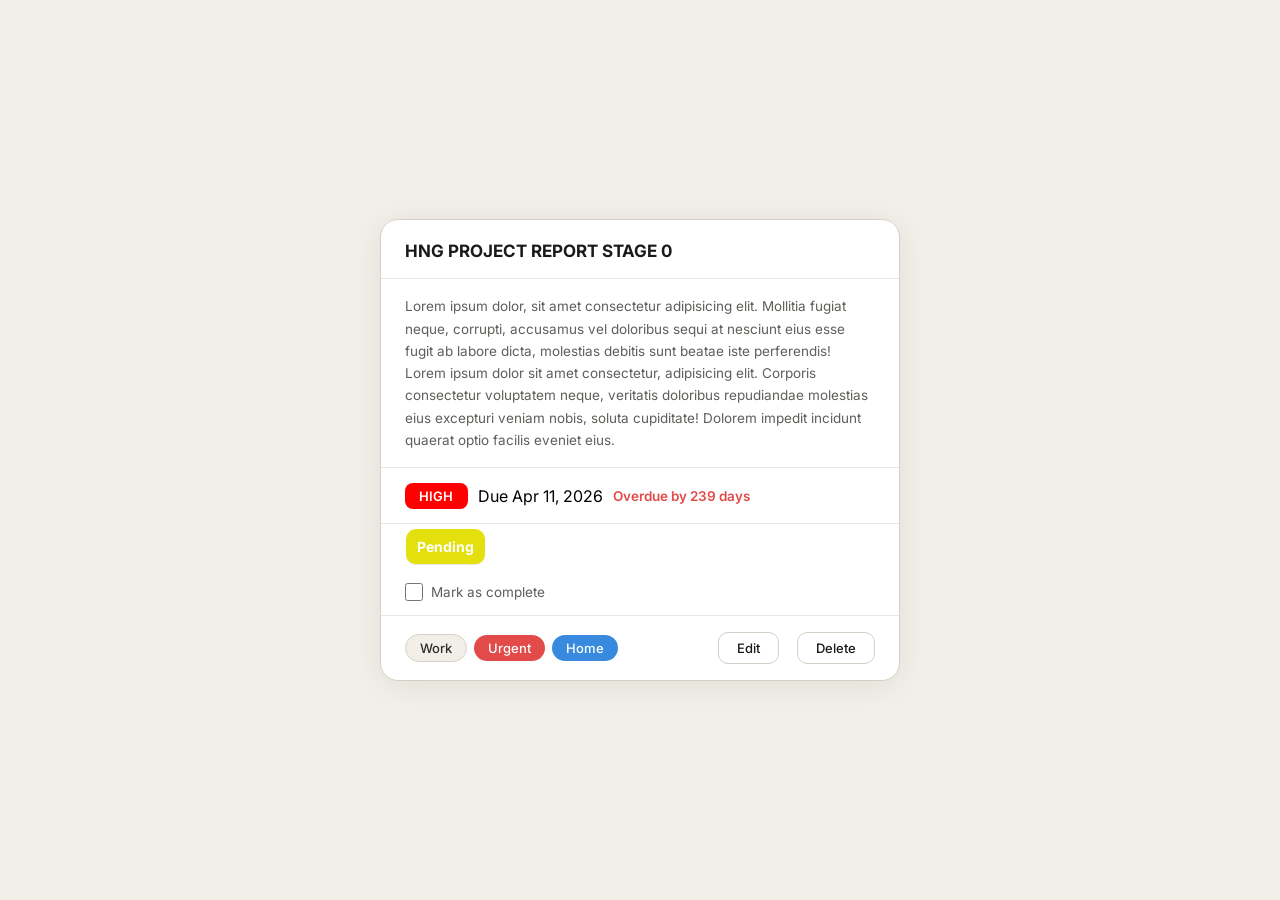
==== index.html @ c1700dbd "Rename HNG0.html to index.html" ====
<!DOCTYPE html>
<html lang="en">
<head>
    <meta charset="UTF-8">
    <meta name="viewport" content="width=device-width, initial-scale=1.0">
    <title>HNG TASK CARD</title>
    <link rel="stylesheet" href="./HNG0.css">
</head>
<body id="main">
    
    <article id="cardwrap" data-testid="test-todo-card">
        <h2 id="cardhead" data-testid="test-todo-title">HNG PROJECT REPORT STAGE 0</h2>
        <p id="description" data-testid="test-todo-description" > Lorem ipsum dolor, sit amet consectetur adipisicing elit. Mollitia fugiat neque, corrupti, accusamus vel doloribus sequi at nesciunt eius esse fugit ab labore dicta, molestias debitis sunt beatae iste perferendis! Lorem ipsum dolor sit amet consectetur, adipisicing elit. Corporis consectetur voluptatem neque, veritatis doloribus repudiandae molestias eius excepturi veniam nobis, soluta cupiditate! Dolorem impedit incidunt quaerat optio facilis eveniet eius.</p>
        
        <div> 
            <strong id="priority" data-testid="test-todo-priority" aria-label="Priority: HIGH">HIGH</strong>
        <time id="due-date" datetime="2026-04-11" data-testid="test-todo-due-date">Due Apr 11, 2026</time>            <span id="time-remaining" data-testid="test-todo-time-remaining" aria-live="polite"></span>
        </div>
        
        <span id="status" data-testid="test-todo-status" aria-label="Task status">Pending</span>
        <p><input id="toggleCheck" type="checkbox" data-testid="test-todo-complete-toggle"><label for="toggleCheck" style="margin-left:8px;cursor:pointer;">Mark as complete</label></p>

        <div>

            <ul data-testid="test-todo-tags" role="list">
            <li id="work" data-testid="test-todo-tag-work" aria-label="Work">Work</li>
            <li id="urgent" data-testid="test-todo-tag-urgent" aria-label="Urgent">Urgent</li>
            <li id="home" data-testid="test-todo-tag-home" aria-label="Home">Home</li>
            </ul>

            <button id="editBtn" data-testid="test-todo-edit-button">Edit</button>
            <button id="deleteBtn" data-testid="test-todo-delete-button">Delete</button>
        </div>
        
    </article>
</body>
<script src="./HNG0.js"></script>
</html>
---- HNG0.css ----
@import url('https://fonts.googleapis.com/css2?family=Inter:wght@400;500;600;700&display=swap');

*,
*::before,
*::after {
  box-sizing: border-box;
  margin: 0;
  padding: 0;
}

body#main {
  min-height: 100vh;
  display: flex;
  align-items: center;
  justify-content: center;
  padding: 2rem 1rem;
  background: #f1efe8;
  font-family: 'Inter', sans-serif;
}

 /* CARD  */
article#cardwrap {
  background: #ffffff;
  border: 0.5px solid #d3d1c7;
  border-radius: 18px;
  width: 100%;
  max-width: 520px;
  overflow: hidden;
  box-shadow: 0 4px 32px rgba(0, 0, 0, 0.07);
}

/* ── TITLE ── */
h2#cardhead {
  font-family: 'Inter', sans-serif;
  font-size: 17px;
  font-weight: 700;
  color: #1a1a18;
  line-height: 1.3;
  padding: 1.25rem 1.5rem 1rem;
  border-bottom: 0.5px solid #e8e6df;
  transition: text-decoration 0.2s, color 0.2s;
}

h2#cardhead.completed {
  text-decoration: line-through;
  color: #b4b2a9;
}

/* ── DESCRIPTION ── */
p#description {
  font-size: 13.5px;
  color: #5f5e5a;
  line-height: 1.65;
  padding: 1rem 1.5rem;
  border-bottom: 0.5px solid #e8e6df;
  transition: color 0.2s;
}

p#description.completed {
  color: #b4b2a9;
}

/* priority, due date, time remaining */
article#cardwrap > div:first-of-type {
  display: flex;
  align-items: center;
  gap: 10px;
  padding: 0.9rem 1.5rem;
  flex-wrap: wrap;
  border-bottom: 0.5px solid #e8e6df;
}

strong#priority {
  display: inline-flex;
  align-items: center;
  font-size: 13px;
  font-weight: 600;
  padding: 5px 14px;
  border-radius: 8px;
  background: red;
  color: white;
  border: none;
  letter-spacing: 0.01em;
}

/* strong#priority.high   { background: #e24b4a; }
strong#priority.medium { background: #ef9f27; }
strong#priority.low    { background: #1d9e75; } */

span#due-date {
  font-size: 13.5px;
  font-weight: 500;
  color: #1a1a18;
}

span#time-remaining {
  font-size: 13.5px;
  font-weight: 600;
  color: #e24b4a;
  transition: color 0.3s;
}

span#time-remaining.upcoming {
  color: #1d9e75;
}

/* ── STATUS ── */
span#status {
  font-size: 14px;
  font-weight: 700;
  color: white;
  padding: 0.55rem 0.7rem;
  border-radius: 10px;
  background-color: #e4e00d;
  border-bottom: 0.5px solid #e8e6df;
  display: inline-block;
  margin: 5px 25px;
  text-align: center;
}



span#status.done::before { background: #1d9e75; }
span#status.done         { color: #1d9e75; }

/* ── CHECKBOX ROW ── */
article#cardwrap > p:last-of-type {
  display: flex;
  align-items: center;
  padding: 0.85rem 1.5rem;
  border-bottom: 0.5px solid #e8e6df;
}

input#toggleCheck {
  width: 18px;
  height: 18px;
  border-radius: 4px;
  border: 1.5px solid #b4b2a9;
  cursor: pointer;
  accent-color: #2c2c2a;
  flex-shrink: 0;
}

input#toggleCheck + label {
  font-size: 13.5px;
  color: #5f5e5a;
  cursor: pointer;
  margin-left: 8px !important;
}
h2#cardhead.completed {
    text-decoration: line-through;
    color: #b4b2a9;
}

span#status.done {
  background-color: #1d9e75;
  color: white;
}

/* ── FOOTER DIV: tags + buttons ── */
article#cardwrap > div:last-of-type {
  display: flex;
  align-items: center;
  justify-content: space-between;
  padding: 1rem 1.5rem;
  gap: 10px;
  flex-wrap: wrap;
}

article#cardwrap > div:last-of-type ul {
  list-style: none;
  display: flex;
  flex-wrap: wrap;
  gap: 7px;
  flex: 1;
  align-items: center;
}

article#cardwrap > div:last-of-type ul li {
  font-size: 13px;
  font-weight: 500;
  padding: 5px 14px;
  border-radius: 999px;
  cursor: default;
  transition: transform 0.12s;
}

article#cardwrap > div:last-of-type ul li:hover {
  transform: translateY(-1px);
}

li#work {
  background: #f1efe8;
  color: #2c2c2a;
  border: 0.5px solid #d3d1c7;
}

li#urgent {
  background: #e24b4a;
  color: #ffffff;
}

li#home {
  background: #378add;
  color: #ffffff;
}

button#editBtn,
button#deleteBtn {
  display: inline-flex;
  align-items: center;
  justify-content: center;
  padding: 7px 18px;
  border-radius: 10px;
  font-family: 'Inter', sans-serif;
  font-size: 13px;
  font-weight: 500;
  cursor: pointer;
  border: 1px solid #d3d1c7;
  background: #ffffff;
  color: #1a1a18;
  transition: background 0.15s, transform 0.12s;
}

button#editBtn {
  margin-right: 8px;
}

button#editBtn:hover,
button#deleteBtn:hover {
  background: #f1efe8;
  transform: translateY(-1px);
}

button#editBtn:focus-visible,
button#deleteBtn:focus-visible,
input#toggleCheck:focus-visible {
  outline: 2px solid #378add;
  outline-offset: 2px;
}

/* ── RESPONSIVE ── */
@media (max-width: 420px) {
  h2#cardhead                           { font-size: 15px; padding: 1rem 1.1rem 0.9rem; }
  p#description                         { padding: 0.9rem 1.1rem; }
  article#cardwrap > div:first-of-type  { padding: 0.9rem 1.1rem; }
  p#status                              { padding: 0.85rem 1.1rem; }
  article#cardwrap > p:last-of-type     { padding: 0.85rem 1.1rem; }

  article#cardwrap > div:last-of-type {
    padding: 0.9rem 1.1rem;
    flex-direction: column;
    align-items: flex-start;
  }

  button#editBtn,
  button#deleteBtn {
    width: 100%;
    margin-right: 0;
  }

  button#editBtn {
    margin-bottom: 8px;
  }
}
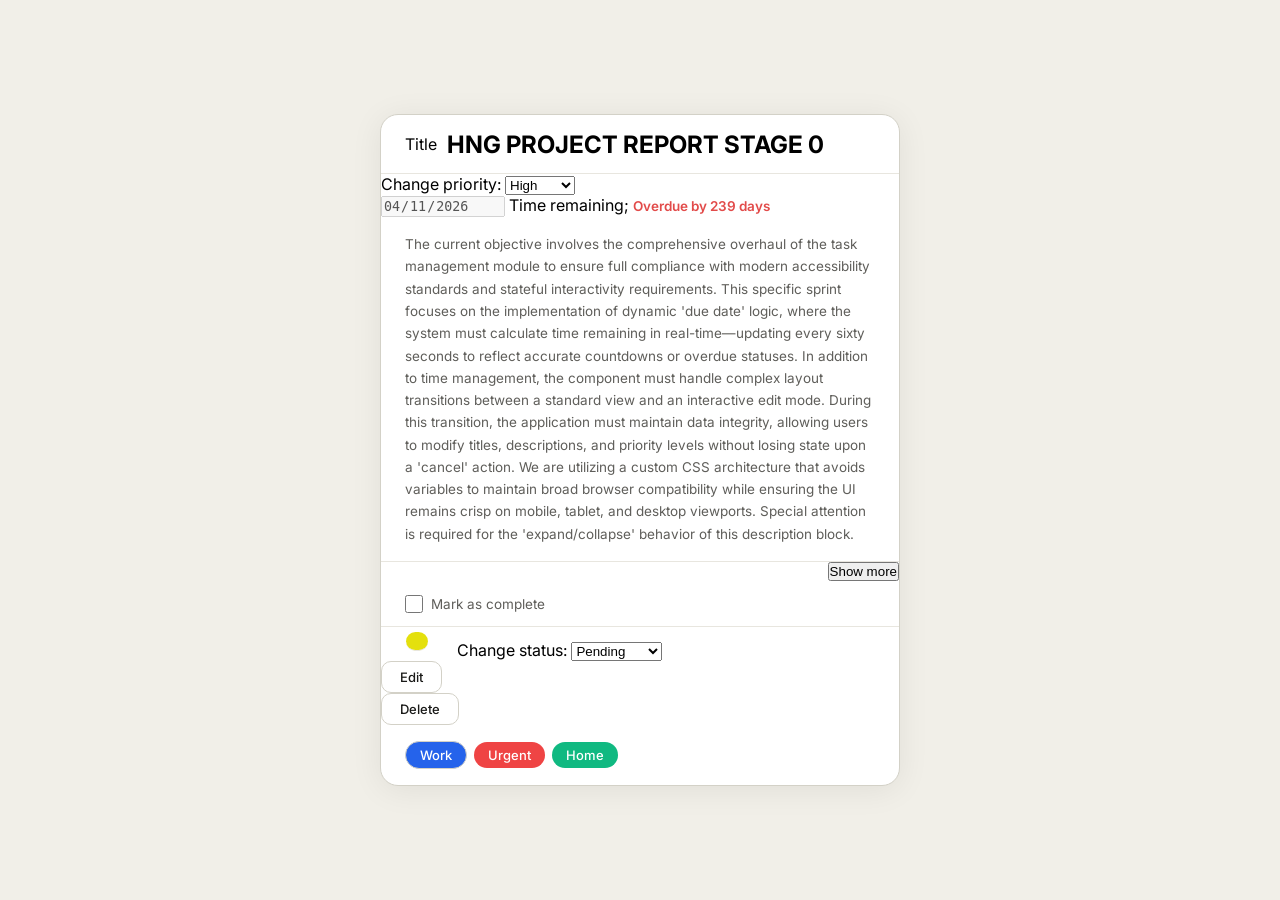
==== commit 0b76744e: "Refactor index.html for improved task card features Updated the HTML structure for the task card, en" ====
--- a/index.html
+++ b/index.html
@@ -1,38 +1,157 @@
-<!DOCTYPE html>
+<!doctype html>
 <html lang="en">
+
 <head>
-    <meta charset="UTF-8">
-    <meta name="viewport" content="width=device-width, initial-scale=1.0">
+    <meta charset="UTF-8" />
+    <meta name="viewport" content="width=device-width, initial-scale=1.0" />
     <title>HNG TASK CARD</title>
-    <link rel="stylesheet" href="./HNG0.css">
+    <link rel="stylesheet" href="./HNG0.css" />
 </head>
+
 <body id="main">
-    
     <article id="cardwrap" data-testid="test-todo-card">
-        <h2 id="cardhead" data-testid="test-todo-title">HNG PROJECT REPORT STAGE 0</h2>
-        <p id="description" data-testid="test-todo-description" > Lorem ipsum dolor, sit amet consectetur adipisicing elit. Mollitia fugiat neque, corrupti, accusamus vel doloribus sequi at nesciunt eius esse fugit ab labore dicta, molestias debitis sunt beatae iste perferendis! Lorem ipsum dolor sit amet consectetur, adipisicing elit. Corporis consectetur voluptatem neque, veritatis doloribus repudiandae molestias eius excepturi veniam nobis, soluta cupiditate! Dolorem impedit incidunt quaerat optio facilis eveniet eius.</p>
-        
-        <div> 
-            <strong id="priority" data-testid="test-todo-priority" aria-label="Priority: HIGH">HIGH</strong>
-        <time id="due-date" datetime="2026-04-11" data-testid="test-todo-due-date">Due Apr 11, 2026</time>            <span id="time-remaining" data-testid="test-todo-time-remaining" aria-live="polite"></span>
+
+        <div id="titleSect">
+            <label for="Title">Title</label>
+            <h2 id="cardTitle" data-testid="test-todo-title">HNG PROJECT REPORT STAGE 0
+            </h2>
         </div>
-        
-        <span id="status" data-testid="test-todo-status" aria-label="Task status">Pending</span>
-        <p><input id="toggleCheck" type="checkbox" data-testid="test-todo-complete-toggle"><label for="toggleCheck" style="margin-left:8px;cursor:pointer;">Mark as complete</label></p>
+
 
         <div>
+            <div id="prioritySection">
+                <span id="priorityIndicator" data-testid="test-todo-priority-indicator" class="high"></span>
 
+
+                <label for="priorityControl">Change priority:</label>
+                <select id="priorityControl" data-testid="test-todo-priority-control" aria-label="Task priority">
+                    <option value="High" selected>High</option>
+                    <option value="Medium">Medium</option>
+                    <option value="Low">Low</option>
+                </select>
+                <span id="priorityText" data-testid="test-todo-priority"></span>
+
+            </div>
+
+            <div id="duetime">
+                <input id="due-date" type="date" data-testid="test-todo-due-date" value="2026-04-11"
+                    aria-label="Due date" disabled />
+
+                <label for="time-remaining"> Time remaining; </label>
+                <span id="time-remaining" data-testid="test-todo-time-remaining" aria-live="polite"></span>
+
+                <span id="overdueIndicator" data-testid="test-todo-overdue-indicator" aria-live="polite"
+                    style="display: none">Overdue</span>
+            </div>
+        </div>
+
+
+        <div id="collapsibleSection" data-testid="test-todo-collapsible-section">
+
+            <div id="descSect">
+                <p id="description" data-testid="test-todo-description">The current objective involves the comprehensive
+                    overhaul of the task management module to ensure full compliance with modern accessibility standards
+                    and stateful interactivity requirements. This specific sprint focuses on the implementation of
+                    dynamic 'due date' logic, where the system must calculate time remaining in real-time—updating every
+                    sixty seconds to reflect accurate countdowns or overdue statuses. In addition to time management,
+                    the component must handle complex layout transitions between a standard view and an interactive edit
+                    mode. During this transition, the application must maintain data integrity, allowing users to modify
+                    titles, descriptions, and priority levels without losing state upon a 'cancel' action. We are
+                    utilizing a custom CSS architecture that avoids variables to maintain broad browser compatibility
+                    while ensuring the UI remains crisp on mobile, tablet, and desktop viewports. Special attention is
+                    required for the 'expand/collapse' behavior of this description block.</p>
+
+            </div>
+        </div>
+
+
+        <div style="display: flex; justify-content: flex-end;">
+            <button style="text-decoration: none;" id="expandToggle" data-testid="test-todo-expand-toggle"
+                aria-expanded="false" aria-controls="collapsibleSection">
+                Show more
+            </button>
+        </div>
+
+
+        <p>
+            <input id="toggleCheck" type="checkbox" data-testid="test-todo-complete-toggle" />
+            <label for="toggleCheck" style="margin-left: 8px; cursor: pointer">Mark as complete</label>
+        </p>
+
+
+        <div>
+            <span id="status" data-testid="test-todo-status" aria-label="Task status: Pending"></span>
+
+            <label for="statusControl">Change status:</label>
+            <select id="statusControl" data-testid="test-todo-status-control" aria-label="Task status">
+                <option value="Pending" selected>Pending</option>
+                <option value="In Progress">In Progress</option>
+                <option value="Done">Done</option>
+            </select>
+        </div>
+
+
+        <form id="Formcontainer" data-testid="test-todo-edit-form" style="display: none">
+            <label for="editTitle">Title</label>
+            <input id="editTitle" type="text" data-testid="test-todo-edit-title-input" placeholder="Task title" />
+
+
+            <div id="prioritywrap">
+                <span id="priorityIndicatorEdit"></span>
+            </div>
+
+            <label for="editDesc">Description</label>
+            <textarea id="editDesc" data-testid="test-todo-edit-description-input"
+                placeholder="Task description"></textarea>
+
+            <label for="editPriority">Priority</label>
+            <select id="editPriority" data-testid="test-todo-edit-priority-select">
+                <option value="Low">Low</option>
+                <option value="Medium">Medium</option>
+                <option value="High" selected>High</option>
+            </select>
+
+            <label for="editDueDate">Due Date</label>
+            <input id="editDueDate" type="date" data-testid="test-todo-edit-due-date-input" value="2026-04-11" />
+        </form>
+
+        <div id="allbtn">
+            <div id="savebtnsect">
+                <button type="button" id="editBtn" data-testid="test-todo-edit-button">
+                    Edit
+                </button>
+                <button style="display: none" id="saveBtn" type="button" data-testid="test-todo-save-button">
+                    Save
+                </button>
+            </div>
+            <div id="delbtnsect">
+                <button id="deleteBtn" data-testid="test-todo-delete-button">
+                    Delete
+                </button>
+                <button style="display: none" id="cancelBtn" type="button" data-testid="test-todo-cancel-button">
+                    Cancel
+                </button>
+            </div>
+        </div>
+
+
+        <div id="Tags">
             <ul data-testid="test-todo-tags" role="list">
-            <li id="work" data-testid="test-todo-tag-work" aria-label="Work">Work</li>
-            <li id="urgent" data-testid="test-todo-tag-urgent" aria-label="Urgent">Urgent</li>
-            <li id="home" data-testid="test-todo-tag-home" aria-label="Home">Home</li>
+                <li style="color: white; background-color: #2563eb" id="work" data-testid="test-todo-tag-work"
+                    aria-label="Work">
+                    Work
+                </li>
+                <li style="color: white; background-color: #ef4444;" id="urgent" data-testid="test-todo-tag-urgent"
+                    aria-label="Urgent">
+                    Urgent
+                </li>
+                <li style="color: white; background-color: #10b981;" id="home" data-testid="test-todo-tag-home"
+                    aria-label="Home">
+                    Home
+                </li>
             </ul>
-
-            <button id="editBtn" data-testid="test-todo-edit-button">Edit</button>
-            <button id="deleteBtn" data-testid="test-todo-delete-button">Delete</button>
         </div>
-        
     </article>
 </body>
-<script src="./HNG0.js"></script>
+<script type="module" src="./HNG0.js"></script>
 </html>
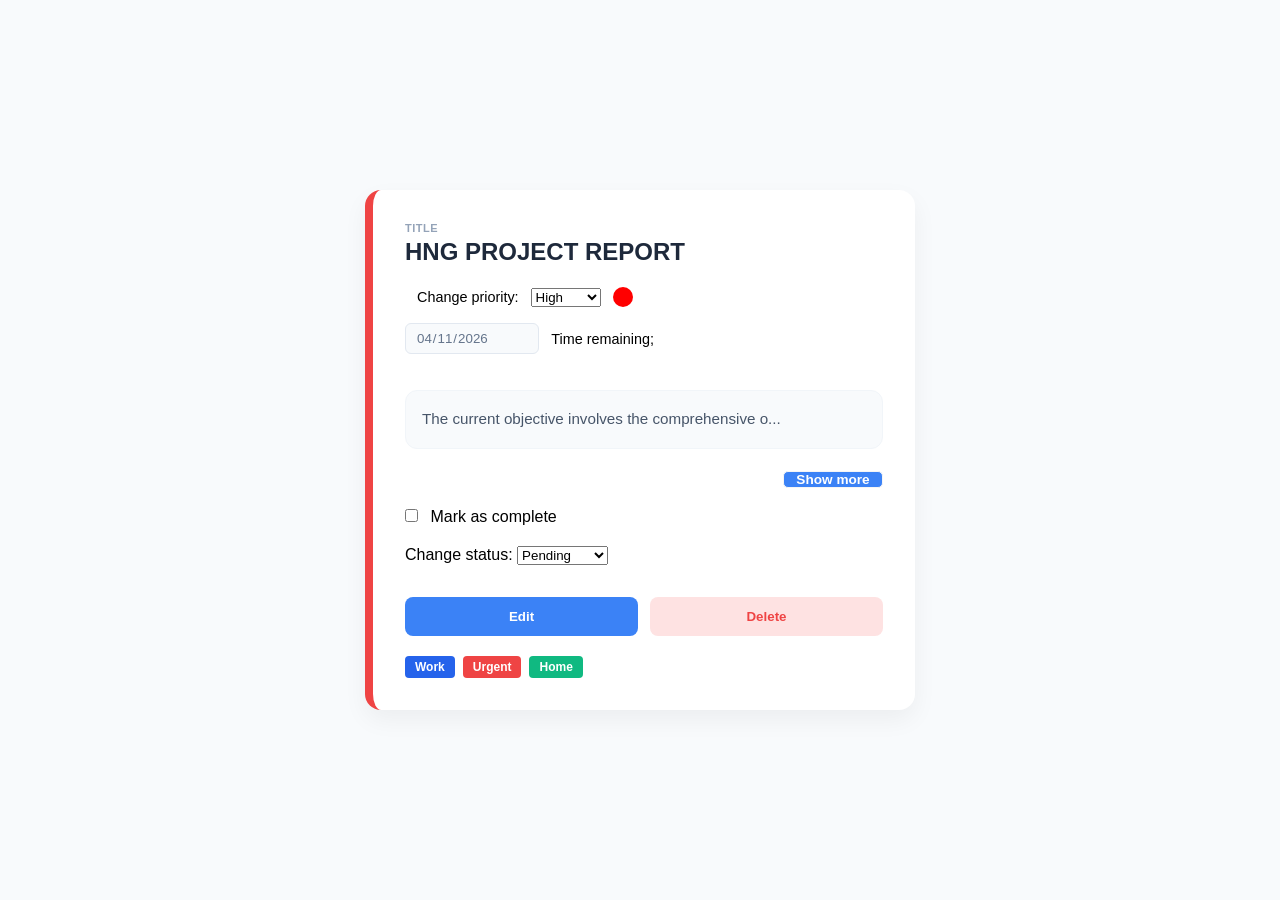
==== commit a1c3ae38: "Update index.html" ====
--- a/index.html
+++ b/index.html
@@ -13,8 +13,7 @@
 
         <div id="titleSect">
             <label for="Title">Title</label>
-            <h2 id="cardTitle" data-testid="test-todo-title">HNG PROJECT REPORT STAGE 0
-            </h2>
+            <h2 id="cardTitle" data-testid="test-todo-title">HNG PROJECT REPORT </h2>
         </div>
 
 
@@ -52,14 +51,9 @@
                 <p id="description" data-testid="test-todo-description">The current objective involves the comprehensive
                     overhaul of the task management module to ensure full compliance with modern accessibility standards
                     and stateful interactivity requirements. This specific sprint focuses on the implementation of
-                    dynamic 'due date' logic, where the system must calculate time remaining in real-time—updating every
-                    sixty seconds to reflect accurate countdowns or overdue statuses. In addition to time management,
+                    dynamic 'due date' logic, where the system must calculate time remaining in real-time, updating to reflect accurate countdowns or overdue statuses. In addition to time management,
                     the component must handle complex layout transitions between a standard view and an interactive edit
-                    mode. During this transition, the application must maintain data integrity, allowing users to modify
-                    titles, descriptions, and priority levels without losing state upon a 'cancel' action. We are
-                    utilizing a custom CSS architecture that avoids variables to maintain broad browser compatibility
-                    while ensuring the UI remains crisp on mobile, tablet, and desktop viewports. Special attention is
-                    required for the 'expand/collapse' behavior of this description block.</p>
+                    mode. </p>
 
             </div>
         </div>
--- a/HNG0.css
+++ b/HNG0.css
@@ -1,265 +1,228 @@
-@import url('https://fonts.googleapis.com/css2?family=Inter:wght@400;500;600;700&display=swap');
-
-*,
-*::before,
-*::after {
-  box-sizing: border-box;
-  margin: 0;
-  padding: 0;
+
+* {
+    box-sizing: border-box;
+    margin: 0;
+    padding: 0;
+    font-family: 'Inter', -apple-system, BlinkMacSystemFont, 'Segoe UI', Roboto, sans-serif;
 }
 
 body#main {
-  min-height: 100vh;
-  display: flex;
-  align-items: center;
-  justify-content: center;
-  padding: 2rem 1rem;
-  background: #f1efe8;
-  font-family: 'Inter', sans-serif;
-}
-
- /* CARD  */
-article#cardwrap {
-  background: #ffffff;
-  border: 0.5px solid #d3d1c7;
-  border-radius: 18px;
-  width: 100%;
-  max-width: 520px;
-  overflow: hidden;
-  box-shadow: 0 4px 32px rgba(0, 0, 0, 0.07);
-}
-
-/* ── TITLE ── */
-h2#cardhead {
-  font-family: 'Inter', sans-serif;
-  font-size: 17px;
-  font-weight: 700;
-  color: #1a1a18;
-  line-height: 1.3;
-  padding: 1.25rem 1.5rem 1rem;
-  border-bottom: 0.5px solid #e8e6df;
-  transition: text-decoration 0.2s, color 0.2s;
-}
-
-h2#cardhead.completed {
-  text-decoration: line-through;
-  color: #b4b2a9;
-}
-
-/* ── DESCRIPTION ── */
-p#description {
-  font-size: 13.5px;
-  color: #5f5e5a;
-  line-height: 1.65;
-  padding: 1rem 1.5rem;
-  border-bottom: 0.5px solid #e8e6df;
-  transition: color 0.2s;
-}
-
-p#description.completed {
-  color: #b4b2a9;
-}
-
-/* priority, due date, time remaining */
-article#cardwrap > div:first-of-type {
-  display: flex;
-  align-items: center;
-  gap: 10px;
-  padding: 0.9rem 1.5rem;
-  flex-wrap: wrap;
-  border-bottom: 0.5px solid #e8e6df;
-}
-
-strong#priority {
-  display: inline-flex;
-  align-items: center;
-  font-size: 13px;
-  font-weight: 600;
-  padding: 5px 14px;
-  border-radius: 8px;
-  background: red;
-  color: white;
-  border: none;
-  letter-spacing: 0.01em;
-}
-
-/* strong#priority.high   { background: #e24b4a; }
-strong#priority.medium { background: #ef9f27; }
-strong#priority.low    { background: #1d9e75; } */
-
-span#due-date {
-  font-size: 13.5px;
-  font-weight: 500;
-  color: #1a1a18;
-}
-
-span#time-remaining {
-  font-size: 13.5px;
-  font-weight: 600;
-  color: #e24b4a;
-  transition: color 0.3s;
-}
-
-span#time-remaining.upcoming {
-  color: #1d9e75;
-}
-
-/* ── STATUS ── */
-span#status {
-  font-size: 14px;
-  font-weight: 700;
-  color: white;
-  padding: 0.55rem 0.7rem;
-  border-radius: 10px;
-  background-color: #e4e00d;
-  border-bottom: 0.5px solid #e8e6df;
-  display: inline-block;
-  margin: 5px 25px;
-  text-align: center;
-}
-
-
-
-span#status.done::before { background: #1d9e75; }
-span#status.done         { color: #1d9e75; }
-
-/* ── CHECKBOX ROW ── */
-article#cardwrap > p:last-of-type {
-  display: flex;
-  align-items: center;
-  padding: 0.85rem 1.5rem;
-  border-bottom: 0.5px solid #e8e6df;
-}
-
-input#toggleCheck {
-  width: 18px;
-  height: 18px;
-  border-radius: 4px;
-  border: 1.5px solid #b4b2a9;
-  cursor: pointer;
-  accent-color: #2c2c2a;
-  flex-shrink: 0;
-}
-
-input#toggleCheck + label {
-  font-size: 13.5px;
-  color: #5f5e5a;
-  cursor: pointer;
-  margin-left: 8px !important;
-}
-h2#cardhead.completed {
-    text-decoration: line-through;
-    color: #b4b2a9;
-}
-
-span#status.done {
-  background-color: #1d9e75;
-  color: white;
-}
-
-/* ── FOOTER DIV: tags + buttons ── */
-article#cardwrap > div:last-of-type {
-  display: flex;
-  align-items: center;
-  justify-content: space-between;
-  padding: 1rem 1.5rem;
-  gap: 10px;
-  flex-wrap: wrap;
-}
-
-article#cardwrap > div:last-of-type ul {
-  list-style: none;
-  display: flex;
-  flex-wrap: wrap;
-  gap: 7px;
-  flex: 1;
-  align-items: center;
-}
-
-article#cardwrap > div:last-of-type ul li {
-  font-size: 13px;
-  font-weight: 500;
-  padding: 5px 14px;
-  border-radius: 999px;
-  cursor: default;
-  transition: transform 0.12s;
-}
-
-article#cardwrap > div:last-of-type ul li:hover {
-  transform: translateY(-1px);
-}
-
-li#work {
-  background: #f1efe8;
-  color: #2c2c2a;
-  border: 0.5px solid #d3d1c7;
-}
-
-li#urgent {
-  background: #e24b4a;
-  color: #ffffff;
-}
-
-li#home {
-  background: #378add;
-  color: #ffffff;
-}
-
-button#editBtn,
-button#deleteBtn {
-  display: inline-flex;
-  align-items: center;
-  justify-content: center;
-  padding: 7px 18px;
-  border-radius: 10px;
-  font-family: 'Inter', sans-serif;
-  font-size: 13px;
-  font-weight: 500;
-  cursor: pointer;
-  border: 1px solid #d3d1c7;
-  background: #ffffff;
-  color: #1a1a18;
-  transition: background 0.15s, transform 0.12s;
-}
-
-button#editBtn {
-  margin-right: 8px;
-}
-
-button#editBtn:hover,
-button#deleteBtn:hover {
-  background: #f1efe8;
-  transform: translateY(-1px);
-}
-
-button#editBtn:focus-visible,
-button#deleteBtn:focus-visible,
-input#toggleCheck:focus-visible {
-  outline: 2px solid #378add;
-  outline-offset: 2px;
-}
-
-/* ── RESPONSIVE ── */
-@media (max-width: 420px) {
-  h2#cardhead                           { font-size: 15px; padding: 1rem 1.1rem 0.9rem; }
-  p#description                         { padding: 0.9rem 1.1rem; }
-  article#cardwrap > div:first-of-type  { padding: 0.9rem 1.1rem; }
-  p#status                              { padding: 0.85rem 1.1rem; }
-  article#cardwrap > p:last-of-type     { padding: 0.85rem 1.1rem; }
-
-  article#cardwrap > div:last-of-type {
-    padding: 0.9rem 1.1rem;
+    background-color: #f8fafc;
+    display: flex;
+    justify-content: center;
+    align-items: center;
+    min-height: 100vh;
+    padding: 20px;
+}
+
+#cardwrap {
+    background: #ffffff;
+    width: 100%;
+    max-width: 550px;
+    padding: 32px;
+    border-radius: 16px;
+    box-shadow: 0 10px 25px rgba(0, 0, 0, 0.05);
+    border-left: 8px solid #64748b; /* Default accent */
+    display: flex;
     flex-direction: column;
-    align-items: flex-start;
-  }
-
-  button#editBtn,
-  button#deleteBtn {
-    width: 100%;
-    margin-right: 0;
-  }
-
-  button#editBtn {
-    margin-bottom: 8px;
-  }
-}
+    gap: 20px;
+    position: relative;
+    transition: transform 0.2s ease;
+}
+
+#cardwrap:has(.high), 
+#cardwrap[data-priority="High"] { border-left-color: #ef4444; }
+#cardwrap:has(.medium), 
+#cardwrap[data-priority="Medium"] { border-left-color: #f59e0b; }
+#cardwrap:has(.low), 
+#cardwrap[data-priority="Low"] { border-left-color: #10b981; }
+
+#titleSect label {
+    display: block;
+    font-size: 11px;
+    font-weight: 700;
+    text-transform: uppercase;
+    color: #94a3b8;
+    margin-bottom: 4px;
+    letter-spacing: 0.5px;
+}
+
+#cardTitle {
+    font-size: 1.5rem;
+    font-weight: 800;
+    color: #1e293b;
+    line-height: 1.2;
+}
+
+#prioritySection, #duetime {
+    display: flex;
+    flex-wrap: wrap;
+    align-items: center;
+    gap: 12px;
+    font-size: 0.9rem;
+    margin-bottom: 1rem;
+}
+
+#priorityText {
+   height: 20PX;
+    width: 20PX;
+    background: red;
+    border-radius: 50%;
+    color: #475569;
+}
+
+#due-date {
+    border: 1px solid #e2e8f0;
+    background: #f8fafc;
+    padding: 6px 10px;
+    border-radius: 6px;
+    color: #64748b;
+    font-weight: 500;
+}
+
+#time-remaining {
+    font-weight: 600;
+    color: #3b82f6;
+}
+
+#overdueIndicator {
+    color: #ef4444;
+    font-weight: 700;
+    display: flex;
+    align-items: center;
+    gap: 4px;
+}
+
+#descSect {
+    background: #f8fafc;
+    padding: 16px;
+    border-radius: 12px;
+    border: 1px solid #f1f5f9;
+}
+
+#description {
+    color: #475569;
+    font-size: 0.95rem;
+    line-height: 1.6;
+    overflow: hidden;
+}
+textarea {
+  field-sizing: content;
+  min-height: fit-content; 
+}
+
+
+#expandToggle {
+    background: #3b82f6;
+    border: 1px solid whitesmoke;
+    border-radius: 5px;
+    color: white;
+    font-size: 0.85rem;
+    font-weight: 600;
+    cursor: pointer;
+    margin-top: 2px;
+    padding: 15px, 10px;
+    width: 100px;
+  
+}
+
+#titleEdit, #descriptionEdit {
+    width: 100%;
+    padding: 0%;
+}
+
+
+#expandToggle:hover {
+    text-decoration: underline;
+}
+
+
+#Formcontainer {
+    display: flex;
+    flex-direction: column;
+    gap: 16px;
+    background: #ffffff;
+    padding-top: 10px;
+}
+
+#Formcontainer input, 
+#Formcontainer textarea, 
+#Formcontainer select {
+    width: 100%;
+    padding: 12px;
+    border: 2px solid #e2e8f0;
+    border-radius: 8px;
+    font-size: 1rem;
+    color: #1e293b;
+}
+
+#Formcontainer input:focus, 
+#Formcontainer textarea:focus {
+    outline: none;
+    border-color: #3b82f6;
+}
+
+
+#Tags ul {
+    list-style: none;
+    display: flex;
+    flex-wrap: wrap;
+    gap: 8px;
+}
+
+#Tags li {
+    font-size: 0.75rem;
+    padding: 4px 10px;
+    background: #e2e8f0;
+    color: #475569;
+    border-radius: 4px;
+    font-weight: 600;
+}
+
+
+
+#allbtn {
+    display: grid;
+    grid-template-columns: 1fr 1fr;
+    gap: 12px;
+    margin-top: 12px;
+}
+
+#editBtn, #saveBtn, #deleteBtn, #cancelBtn {
+    padding: 12px;
+    border-radius: 8px;
+    font-weight: 700;
+    cursor: pointer;
+    transition: all 0.2s ease;
+    border: none;
+    width: 100%;
+}
+
+#editBtn, #saveBtn {
+    background-color: #3b82f6;
+    color: #ffffff;
+}
+
+#editBtn:hover, #saveBtn:hover {
+    background-color: #2563eb;
+}
+
+#deleteBtn, #cancelBtn {
+    background-color: #fee2e2;
+    color: #ef4444;
+}
+
+#deleteBtn:hover, #cancelBtn:hover {
+    background-color: #fecaca;
+}
+
+/* Responsive Adjustments */
+@media (max-width: 480px) {
+    #cardwrap {
+        padding: 20px;
+    }
+    
+    #allbtn {
+        grid-template-columns: 1fr;
+    }
+}
